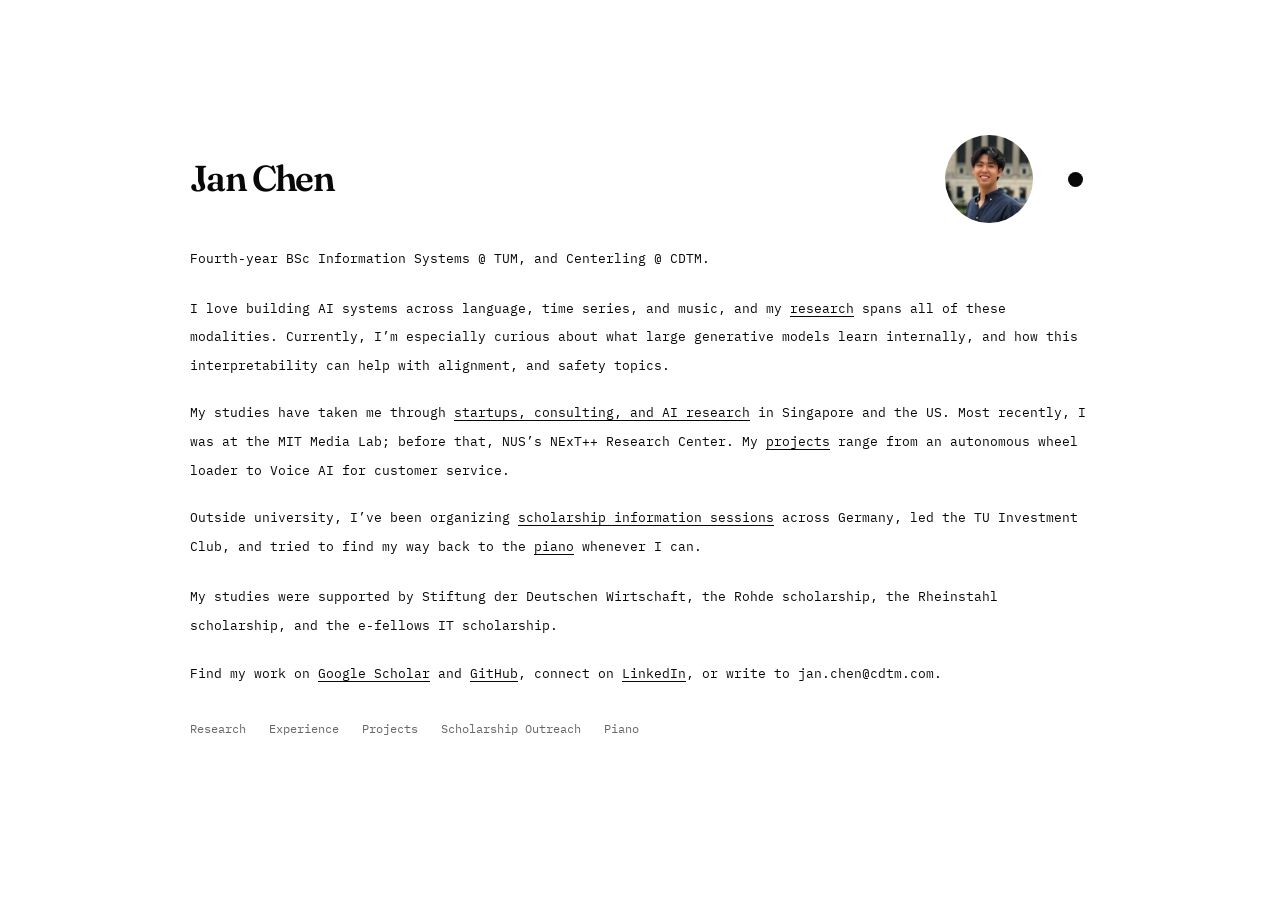
==== minimal.html @ 8100a8d4 "Remove the back link from the Minimal design" ====
<!doctype html>
<html lang="en">
<head>
  <meta charset="utf-8">
  <meta name="viewport" content="width=device-width,initial-scale=1">
  <meta name="description" content="Jan Chen. Information Systems at TUM and Technology Management at CDTM. AI research, building, scholarship outreach, and music.">
  <title>Jan Chen</title>
  <link rel="preconnect" href="https://fonts.googleapis.com">
  <link rel="stylesheet" href="https://fonts.googleapis.com/css2?family=Fraunces:opsz,wght@9..144,600&family=IBM+Plex+Mono:wght@400;500;600&display=swap">
  <link rel="stylesheet" href="assets/minimal.css">
</head>
<body>
  <main>
    <header>
      <h1>Jan Chen</h1>
      <div class="identity-right"><img class="portrait" src="assets/asset-1.jpg" width="88" height="88" alt="Jan Chen"><button id="theme-toggle" type="button" aria-label="Switch to dark mode" aria-pressed="false"><span aria-hidden="true"></span></button></div>
    </header>
    <p class="first-line">Fourth-year BSc Information Systems @ <a href="https://www.tum.de/">TUM</a>, and Centerling @ <a href="https://www.cdtm.com/">CDTM</a>.</p>

    <div class="block">
      <p>I love building AI systems across language, time series, and music, and my <button class="inline" data-panel="research" aria-expanded="false" aria-controls="research">research</button> spans all of these modalities. Currently, I’m especially curious about what large generative models learn internally, and how this interpretability can help with alignment, and safety topics.</p>
      <section id="research" class="expansion" aria-label="Research" hidden>
<div class="jp-papers">
          <article class="jp-paper">
            <a class="jp-figure" href="https://openreview.net/forum?id=xj0pDqfogb" target="_blank" rel="noreferrer"><img src="assets/asset-2.jpg" width="1400" height="530" decoding="async" alt="DC-SAE pipeline for discovering and steering features of musical interpretation"></a>
            <div>
<h3>Dual-Contrastive Sparse Autoencoders Reveal Features of Musical Interpretation</h3>
<p class="jp-authors"><strong>Jan Chen</strong>, Manuel Cherep, Pattie Maes, Nikhil Singh</p>
<p class="jp-venue">Mechanistic Interpretability Workshop @ ICML 2026</p>
<p class="jp-description">Finding human-interpretable features inside generative music models via novel architecture, splitting the feature dictionary into two complementary branches, and steering the outputs</p>
<div class="jp-links"><a href="https://openreview.net/forum?id=xj0pDqfogb" target="_blank" rel="noreferrer">Paper</a><a href="https://storage.googleapis.com/dc-sae-musicgen-listening/index.html" target="_blank" rel="noreferrer">Listen to demos</a><span class="jp-soon">Code soon</span></div></div>
          </article>
          <article class="jp-paper">
            <a class="jp-figure" href="https://arxiv.org/abs/2511.08616" target="_blank" rel="noreferrer"><img src="assets/asset-3.jpg" width="1400" height="669" decoding="async" alt="VTA pipeline for reasoning about financial time-series charts"></a>
            <div>
<h3>Reasoning on Time-Series for Financial Technical Analysis</h3>
<p class="jp-authors">Kelvin J.L. Koa*, <strong>Jan Chen*</strong>, Yunshan Ma, Huanhuan Zheng, Tat-Seng Chua</p>
<p class="jp-venue">ICLR 2026 · * Equal contribution</p>
<p class="jp-description">Hybrid model architecture for interpretable time series forecasting, grounding financial forecasts with technical explanations</p>
<div class="jp-links"><a href="https://arxiv.org/abs/2511.08616" target="_blank" rel="noreferrer">Paper</a><a href="https://github.com/chen-jan/VTA" target="_blank" rel="noreferrer">GitHub</a></div></div>
          </article>
        </div>
</section>
    </div>

    <div class="block">
      <p>My studies have taken me through <button class="inline" data-panel="experience" aria-expanded="false" aria-controls="experience">startups, consulting, and AI research</button> in Singapore and the US. Most recently, I was at the MIT Media Lab; before that, NUS’s NExT++ Research Center. My <button class="inline" data-panel="building" aria-expanded="false" aria-controls="building">projects</button> range from an autonomous wheel loader to Voice AI for customer service.</p>
      <section id="experience" class="expansion" aria-label="Experience" hidden>
<div>
          <div class="jp-job">
<div>
<h3>Massachusetts Institute of Technology</h3>
<p class="jp-role">Bachelor’s thesis · MIT Media Lab</p><span class="jp-date">Mar – Aug 2026 · Cambridge, US</span>
<p class="jp-collaborators">Supervised by <a href="https://mcherep.github.io/">Manuel Cherep</a>, <a href="https://nsingh1.host.dartmouth.edu/">Prof. Nikhil Singh</a>, and <a href="https://www.media.mit.edu/people/pattie/overview/">Prof. Pattie Maes</a>.</p></div>
<div class="jp-logo"><img src="assets/asset-4.svg" alt="MIT"></div></div>
          <div class="jp-job">
<div>
<h3>National University of Singapore</h3>
<p class="jp-role">Visiting Researcher · NExT++ Research Center</p><span class="jp-date">Jan – May 2025 · Singapore</span>
<p class="jp-collaborators">Supervised by <a href="https://wing.comp.nus.edu.sg/author/kelvin-koa/">Dr. Kelvin Koa</a>, <a href="https://mysbupt.github.io/">Prof. Yunshan Ma</a>, and <a href="https://www.comp.nus.edu.sg/cs/people/chuats/">Prof. Tat-Seng Chua</a>.</p></div>
<div class="jp-logo"><img src="assets/nus.png" alt="NUS" width="176" height="220"></div></div>
          <div class="jp-job">
<div>
<h3>Roland Berger</h3>
<p class="jp-role">Consulting Intern · Energy</p><span class="jp-date">May – Jul 2024 · Munich, Germany</span></div>
<div class="jp-logo"><img src="assets/roland-berger.png" alt="Roland Berger" width="162" height="220"></div></div>
          <div class="jp-job jp-spring">
<div>
<h3>Goldman Sachs, Macquarie, Deutsche Bank</h3>
<p class="jp-role">Spring Weeks</p><span class="jp-date">2023, 2024 · London, United Kingdom &amp; Frankfurt, Germany</span></div>
<div class="bank-stack"><img src="assets/macquarie.svg" alt="Macquarie" width="42" height="42"><img src="assets/deutsche-bank.svg" alt="Deutsche Bank" width="42" height="42"><img src="assets/goldman-sachs.jpg" alt="Goldman Sachs" width="42" height="42"></div></div>
          <div class="jp-job">
<div>
<h3>Enpal</h3>
<p class="jp-role">Venture Development Intern · COO Office</p><span class="jp-date">Sep – Nov 2023 · Berlin, Germany</span></div>
<div class="jp-logo"><img src="assets/asset-5.svg" alt="Enpal"></div></div>
          
          
        </div>
</section>
      <section id="building" class="expansion" aria-label="Projects" hidden>
<div class="jp-projects">
  <article class="jp-feature jp-project">
    <div>
      <h3>An autonomous wheel loader</h3>
      <p>I built a perception and control pipeline for an autonomous wheel loader on an NVIDIA Jetson AGX Orin 64GB, combining SAM 3 and SegFormer with WebRTC streaming and MQTT controls. I also built the app to monitor and control it remotely.</p>
      <div class="jp-links"><a href="https://drive.google.com/file/d/14BVerD1Uc8VPlEWXTvyFnuG5FDASiTtn/view" target="_blank" rel="noreferrer">Watch the demo</a></div>
    </div>
    <figure><a href="https://drive.google.com/file/d/14BVerD1Uc8VPlEWXTvyFnuG5FDASiTtn/view" target="_blank" rel="noreferrer"><img src="assets/agrimo-demo.jpg" width="1200" height="776" loading="lazy" decoding="async" alt="Mobile app streaming and controlling the autonomous wheel loader"></a>
</figure>
  </article>
  <article class="jp-feature jp-project">
    <div>
      <h3>Voice AI for customer service</h3>
      <p>I worked with a large German customer support platform to develop their Voice AI strategy, defining the target architecture and AI–human handover procedures. Through expert interviews, I shortlisted 30 use cases and developed a build-vs-buy recommendation and pricing framework.</p>
      <div class="jp-links">
        <a href="https://www.linkedin.com/feed/update/urn:li:activity:7353335391015370752/" target="_blank" rel="noreferrer">More info</a>
      </div>
    </div>
    <figure><img src="assets/yoummday.jpg" width="800" height="474" loading="lazy" decoding="async" alt="Our Voice AI project team at yoummday">
</figure>
  </article>
</div>
</section>
    </div>

    <div class="block">
      <p>Outside university, I’ve been organizing <button class="inline" data-panel="scholarships" aria-expanded="false" aria-controls="scholarships">scholarship information sessions</button> across Germany, led the TU Investment Club, and tried to find my way back to the <button class="inline" data-panel="music" aria-expanded="false" aria-controls="music">piano</button> whenever I can.</p>
      <section id="scholarships" class="expansion" aria-label="Scholarship outreach" hidden>
<div class="jp-feature">
<div>
<h3>Stipendieninfoevents</h3>
<p>In 2023, a friend and I realised that access to scholarship information depended far too much on where you went to school. After visiting schools to talk about our own scholarships, we started recruiting volunteers and emailing every high school in our state.</p>
<p>Our first sessions were on Zoom: a chance for students to ask scholarship recipients their questions directly. Today, we work with scholars from all 13 of Germany’s federally funded scholarship foundations, with a particular focus on rural regions; more than 80 volunteers have helped us reach over 5,000 students and teachers from over 600 schools.</p><a href="mailto:jan.chen@cdtm.com">Feel free to get in touch if interested!</a></div>
<figure><img src="assets/asset-6.jpg" width="640" height="462" decoding="async" alt="A Stipendieninfoevents Zoom session with scholarship recipients and students"><figcaption class="jp-caption">One of our online scholarship information sessions.</figcaption>
</figure></div>
</section>
      <section id="music" class="expansion" aria-label="Piano and classical music" hidden>
<div class="jp-feature">
<div>
<p>I grew up playing classical piano and competing nationally in Germany. I’ve also conducted orchestras, including once the Berlin Philharmonic Orchestra in a personal conducting masterclass with <a href="https://www.rodolfobarraez.com/" target="_blank" rel="noreferrer">Rodolfo Barráez</a>.</p>
<p>During university, I’ve loved the opportunities to play at galas, graduations, and other small concerts. Here’s an excerpt from a Sunday Supper concert at International House, UC Berkeley.</p><a href="https://www.youtube.com/watch?v=yEtp2xcLEFA&amp;t=3790s" target="_blank" rel="noreferrer">Watch the performance on YouTube</a></div>
<figure><a href="https://www.youtube.com/watch?v=yEtp2xcLEFA&amp;t=3790s" target="_blank" rel="noreferrer"><img src="assets/asset-7.png" width="2924" height="1494" decoding="async" alt="Jan performing at the grand piano during Sunday Supper at International House, UC Berkeley"></a><figcaption class="jp-caption">A Sunday Supper Concert at International House, UC Berkeley</figcaption>
</figure></div>
</section>
    </div>

    <p class="support">My studies were supported by Stiftung der Deutschen Wirtschaft, the Rohde scholarship, the Rheinstahl scholarship, and the e-fellows IT scholarship.</p>
    <p class="contact">Find my work on <a href="https://scholar.google.com/citations?user=fLokEm8AAAAJ&amp;hl=en">Google Scholar</a> and <a href="https://github.com/chen-jan">GitHub</a>, connect on <a href="https://www.linkedin.com/in/chen-jan/">LinkedIn</a>, or write to <a href="mailto:jan.chen@cdtm.com">jan.chen@cdtm.com</a>.</p>

    <nav class="index" aria-label="Explore Jan’s work"><button class="inline" data-panel="research" aria-expanded="false" aria-controls="research">Research</button><button class="inline" data-panel="experience" aria-expanded="false" aria-controls="experience">Experience</button><button class="inline" data-panel="building" aria-expanded="false" aria-controls="building">Projects</button><button class="inline" data-panel="scholarships" aria-expanded="false" aria-controls="scholarships">Scholarship Outreach</button><button class="inline" data-panel="music" aria-expanded="false" aria-controls="music">Piano</button></nav>
  </main>
  <script src="assets/minimal.js"></script>
</body>
</html>
---- assets/minimal.css ----
:root { color-scheme:light dark; --paper:light-dark(#fff,#000); --ink:light-dark(#080808,#f7f7f7); --quiet:light-dark(#676767,#a0a0a0); --line:light-dark(#dedede,#303030); }
* { box-sizing:border-box; }
body { margin:0; min-height:100vh; padding:15vh max(8vw,calc(50vw - 450px)) 10vh; background:var(--paper); color:var(--ink); font:400 13px/2.2 'IBM Plex Mono',ui-monospace,SFMono-Regular,Menlo,monospace; }
::selection { background:var(--ink); color:var(--paper); }
header { display:flex; align-items:center; justify-content:space-between; gap:25px; margin-bottom:22px; }
h1 { font:600 36px/1.05 'Fraunces',Georgia,serif; letter-spacing:-1.6px; margin:0; }
.identity-right { display:flex; align-items:center; gap:27px; }
.portrait { display:block; width:88px; height:88px; border-radius:50%; object-fit:cover; }
button { font:inherit; color:inherit; }
#theme-toggle { display:grid; place-items:center; width:30px; height:34px; padding:0; border:0; background:transparent; cursor:pointer; }
#theme-toggle span { display:block; width:15px; height:15px; border-radius:50%; background:var(--ink); }
#theme-toggle:hover span { background:var(--quiet); }
a { color:inherit; text-decoration-thickness:1px; text-underline-offset:3px; }
.first-line a,p>a[href^="mailto:"] { text-decoration:none; }
a:hover,.inline:hover { text-decoration-thickness:2px; }
button:focus-visible,a:focus-visible,summary:focus-visible { outline:1px solid var(--ink); outline-offset:5px; }
p { margin:0; }
.first-line { margin-bottom:21px; }
.block { margin-bottom:19px; }
.inline { display:inline; margin:0; padding:0; border:0; background:transparent; border-radius:2px; text-decoration:underline; text-decoration-thickness:1px; text-underline-offset:3px; text-align:left; cursor:pointer; }
.inline[aria-expanded="true"] { text-decoration-style:dotted; }
.index { display:flex; flex-wrap:wrap; gap:4px 23px; margin-top:28px; font-size:12px; }
.index .inline { color:var(--quiet); text-decoration:none; display:inline-flex; align-items:center; gap:7px; }
.link-arrow { display:inline-block; text-decoration:none; }
.block>.inline:focus-visible,.inline:focus-visible { background:light-dark(#f0f0f0,#202020); }
.index .inline:hover,.index .inline[aria-expanded=true] { color:var(--ink); text-decoration:underline; }
.support { color:var(--ink); font-size:inherit; line-height:inherit; margin-top:22px; max-width:760px; }
footer { margin-top:54px; font-size:11px; color:var(--quiet); }
footer a { text-decoration:none; }
.embed footer { display:none; }
.expansion { margin-top:17px; margin-bottom:28px; padding-left:24px; border-left:1px solid var(--line); color:var(--quiet); font-size:12px; line-height:2; scroll-margin-top:30px; }
.expansion[hidden] { display:none; }
.expansion a,.expansion strong,.expansion h3 { color:var(--ink); }
.expansion h3 { font:500 13px/1.8 'IBM Plex Mono',monospace; margin:0 0 6px; }
.jp-papers { display:block; }
.jp-paper { display:block; margin-bottom:26px; }
.jp-paper:last-child { margin-bottom:0; }
.jp-paper .jp-figure { display:block; float:right; width:160px; margin:0 0 13px 25px; background:#fff; padding:7px; }
.jp-paper::after { content:''; display:block; clear:both; }
.jp-figure img { display:block; width:100%; height:auto; }
.jp-authors { margin:0 0 4px; font-size:11px; }
.jp-venue { font-size:11px; margin-bottom:8px; }
.jp-description { margin:8px 0; }
.jp-links { display:flex; flex-wrap:wrap; gap:5px 20px; margin-top:8px; }
.jp-soon { font-size:11px; }
.jp-job { position:relative; display:grid; grid-template-columns:minmax(0,1fr) 60px; gap:22px; margin-bottom:24px; align-items:start; }
.jp-role { margin:0; }
.jp-date { font-size:11px; }
.jp-collaborators { margin:6px 0 0; font-size:11px; }
.jp-logo { background:#fff; border-radius:2px; padding:6px; width:60px; height:36px; display:flex; align-items:center; justify-content:center; }
.jp-logo img { width:100%; height:100%; object-fit:contain; }
.jp-logo span { font:500 11px/1.2 Arial,sans-serif; text-align:center; color:#333; }
.jp-insights { margin:0 0 17px; font-size:11px; }
.jp-cv { font-size:11px; }
.jp-cv summary { cursor:pointer; color:var(--ink); }
.jp-cv p { margin-top:10px; }
.jp-feature { display:flex; flex-direction:column; gap:20px; }
.jp-feature p { margin:0 0 12px; }
.jp-stats { margin:0 0 10px; color:var(--ink); font-size:11px; }
figure { margin:0; }
.jp-feature img { display:block; max-width:560px; width:100%; height:auto; }
.jp-caption { font-size:11px; color:var(--quiet); margin-top:7px; }
@media(max-width:650px) {
 body { padding:65px 26px; font-size:13px; line-height:2.1; }
 h1 { font-size:34px; }
 .identity-right { gap:15px; }
 .portrait { width:56px; height:56px; }
 header { margin-bottom:25px; gap:16px; }
 .expansion { padding-left:15px; }
 .jp-paper .jp-figure { float:none; width:100%; max-width:310px; margin:0 0 17px; }
 .jp-job { gap:12px; grid-template-columns:minmax(0,1fr) 47px; }
 .jp-logo { width:47px; }
 .index { gap:10px 20px; }
}
@media(pointer:coarse) { #theme-toggle { width:44px; height:44px; } .index .inline { min-height:44px; } }
@media(prefers-reduced-motion:no-preference) {
 body { transition:background-color .22s ease,color .22s ease; }
 .expansion,.support,.index .inline,footer { transition:color .22s ease,border-color .22s ease; }
 #theme-toggle span { transition:background-color .2s ease,transform .2s ease; }
 #theme-toggle:hover span { transform:scale(.86); }
 .inline { transition:background-color .16s ease; }
 .link-arrow { transition:transform .16s ease; }
 .portrait { transition:transform .28s cubic-bezier(.2,.65,.3,1); }
 main>header,main>.first-line,main>.block,main>p,main>.index,main>footer { animation:arrive .5s cubic-bezier(.2,.65,.3,1) both; }
 main>.first-line { animation-delay:35ms; }
 main>.block:nth-of-type(1) { animation-delay:70ms; }
 main>.block:nth-of-type(2) { animation-delay:105ms; }
 main>.block:nth-of-type(3) { animation-delay:140ms; }
 main>.index,main>.support,main>footer { animation-delay:175ms; }
 @keyframes arrive { from { opacity:0; transform:translateY(6px); } to { opacity:1; transform:translateY(0); } }
}
@media(hover:hover) and (pointer:fine) {
 .inline:hover { background:light-dark(#f1f1f1,#1d1d1d); }
 .index .inline:hover { background:transparent; }
}
@media(hover:hover) and (pointer:fine) and (prefers-reduced-motion:no-preference) {
 a:hover>.link-arrow,a:focus-visible>.link-arrow { transform:translate(2px,-2px); }
 .portrait:hover { transform:scale(1.035); }
}

.bank-stack { position:relative; width:74px; height:64px; }
.bank-stack img { position:absolute; display:block; width:42px; height:42px; object-fit:contain; background:white; border:3px solid white; border-radius:3px; box-shadow:0 1px 3px #0002; }
.bank-stack img:nth-child(1) { right:0; top:20px; z-index:1; }
.bank-stack img:nth-child(2) { right:14px; top:10px; z-index:2; }
.bank-stack img:nth-child(3) { right:28px; top:0; z-index:3; }
@media(max-width:650px) { .bank-stack { width:47px; } .bank-stack img { width:32px; height:32px; border-width:2px; } .bank-stack img:nth-child(2) { right:8px; } .bank-stack img:nth-child(3) { right:16px; } }
/* Larger thumbnails beside the copy, with natural image proportions. */
.jp-paper { margin-bottom:32px; }
.jp-paper .jp-figure { width:32%; max-width:280px; margin:0 0 15px 25px; padding:8px; }
@media(max-width:650px) {
 .jp-paper .jp-figure { float:none; width:100%; max-width:310px; margin:0 0 17px; }
}
.support { margin-top:22px; max-width:none; }
.contact { margin-top:19px; }
.jp-projects { display:grid; gap:32px; }
.jp-project img { max-width:100%; }
/* Projects: image beside the copy at the same size and position as the research figures. */
.jp-project { display:flex; flex-direction:row; align-items:flex-start; gap:25px; }
.jp-project > div { flex:1 1 auto; min-width:0; }
.jp-project figure { flex:0 0 32%; max-width:280px; }
.jp-project figure img { display:block; width:100%; max-width:none; height:auto; }
@media(max-width:650px) {
 .jp-project { flex-direction:column; gap:17px; }
 .jp-project figure { flex:none; width:100%; max-width:310px; }
}
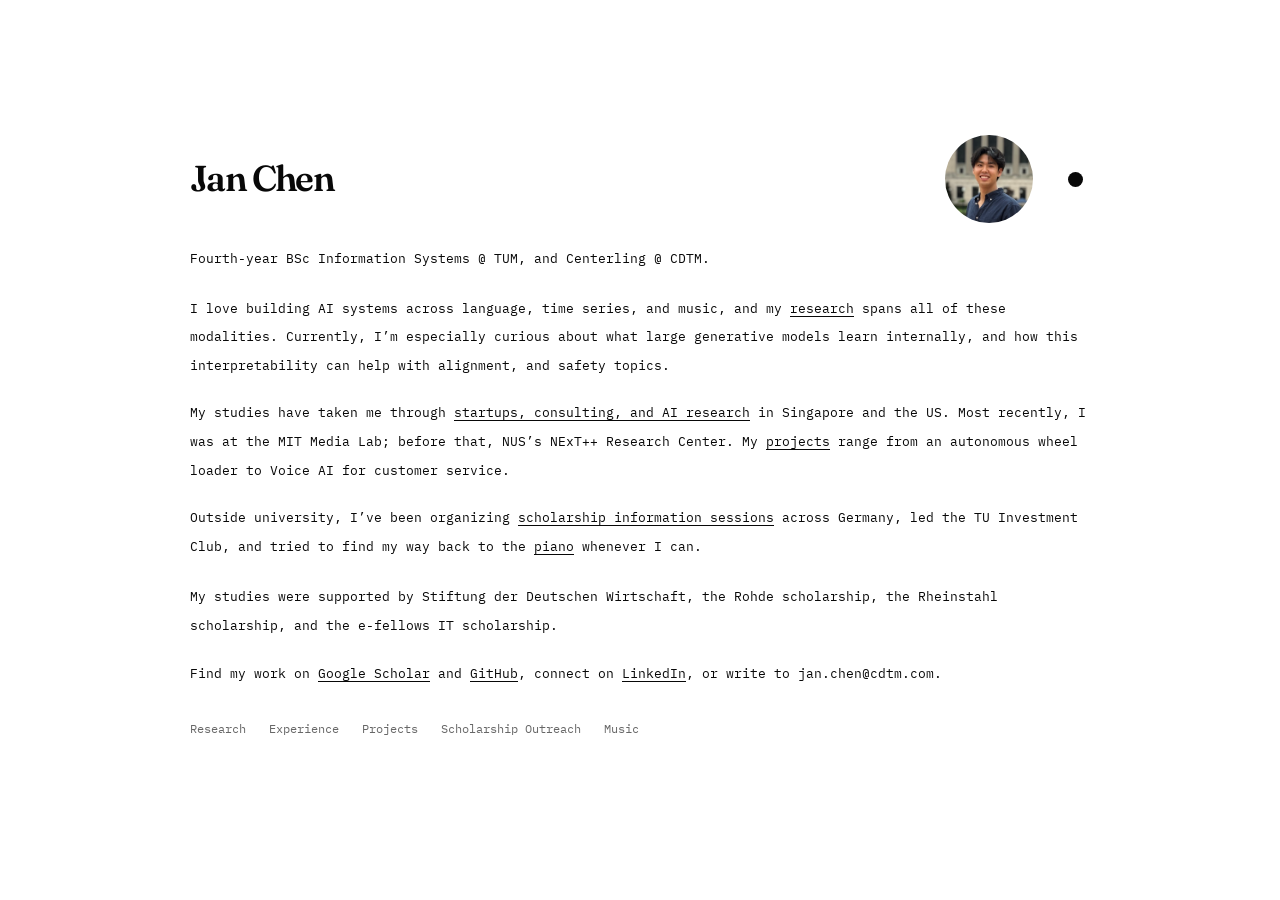
==== commit ec9c2528: "Update music and research details" ====
--- a/minimal.html
+++ b/minimal.html
@@ -27,6 +27,7 @@
 <h3>Dual-Contrastive Sparse Autoencoders Reveal Features of Musical Interpretation</h3>
 <p class="jp-authors"><strong>Jan Chen</strong>, Manuel Cherep, Pattie Maes, Nikhil Singh</p>
 <p class="jp-venue">Mechanistic Interpretability Workshop @ ICML 2026</p>
+<p class="jp-venue">Under review @ NeurIPS 2026</p>
 <p class="jp-description">Finding human-interpretable features inside generative music models via novel architecture, splitting the feature dictionary into two complementary branches, and steering the outputs</p>
 <div class="jp-links"><a href="https://openreview.net/forum?id=xj0pDqfogb" target="_blank" rel="noreferrer">Paper</a><a href="https://storage.googleapis.com/dc-sae-musicgen-listening/index.html" target="_blank" rel="noreferrer">Listen to demos</a><span class="jp-soon">Code soon</span></div></div>
           </article>
@@ -83,7 +84,7 @@
   <article class="jp-feature jp-project">
     <div>
       <h3>An autonomous wheel loader</h3>
-      <p>I built a perception and control pipeline for an autonomous wheel loader on an NVIDIA Jetson AGX Orin 64GB, combining SAM 3 and SegFormer with WebRTC streaming and MQTT controls. I also built the app to monitor and control it remotely.</p>
+      <p>I built a perception and control pipeline for an autonomous wheel loader on an NVIDIA Jetson AGX Orin 64GB, combining SAM 3 and SegFormer with WebRTC streaming and MQTT controls. I also built the app to monitor and control it remotely. Got interviewed by YC P26.</p>
       <div class="jp-links"><a href="https://drive.google.com/file/d/14BVerD1Uc8VPlEWXTvyFnuG5FDASiTtn/view" target="_blank" rel="noreferrer">Watch the demo</a></div>
     </div>
     <figure><a href="https://drive.google.com/file/d/14BVerD1Uc8VPlEWXTvyFnuG5FDASiTtn/view" target="_blank" rel="noreferrer"><img src="assets/agrimo-demo.jpg" width="1200" height="776" loading="lazy" decoding="async" alt="Mobile app streaming and controlling the autonomous wheel loader"></a>
@@ -118,7 +119,7 @@
       <section id="music" class="expansion" aria-label="Piano and classical music" hidden>
 <div class="jp-feature">
 <div>
-<p>I grew up playing classical piano and competing nationally in Germany. I’ve also conducted orchestras, including once the Berlin Philharmonic Orchestra in a personal conducting masterclass with <a href="https://www.rodolfobarraez.com/" target="_blank" rel="noreferrer">Rodolfo Barráez</a>.</p>
+<p>I grew up playing classical piano and competing nationally in Germany. I’ve also conducted orchestras, including once the <a href="https://www.berliner-philharmoniker.de/en/" target="_blank" rel="noreferrer">Berlin Philharmonic Orchestra</a> in a personal conducting masterclass with <a href="https://www.rodolfobarraez.com/" target="_blank" rel="noreferrer">Rodolfo Barráez</a>.</p>
 <p>During university, I’ve loved the opportunities to play at galas, graduations, and other small concerts. Here’s an excerpt from a Sunday Supper concert at International House, UC Berkeley.</p><a href="https://www.youtube.com/watch?v=yEtp2xcLEFA&amp;t=3790s" target="_blank" rel="noreferrer">Watch the performance on YouTube</a></div>
 <figure><a href="https://www.youtube.com/watch?v=yEtp2xcLEFA&amp;t=3790s" target="_blank" rel="noreferrer"><img src="assets/asset-7.png" width="2924" height="1494" decoding="async" alt="Jan performing at the grand piano during Sunday Supper at International House, UC Berkeley"></a><figcaption class="jp-caption">A Sunday Supper Concert at International House, UC Berkeley</figcaption>
 </figure></div>
@@ -128,7 +129,7 @@
     <p class="support">My studies were supported by Stiftung der Deutschen Wirtschaft, the Rohde scholarship, the Rheinstahl scholarship, and the e-fellows IT scholarship.</p>
     <p class="contact">Find my work on <a href="https://scholar.google.com/citations?user=fLokEm8AAAAJ&amp;hl=en">Google Scholar</a> and <a href="https://github.com/chen-jan">GitHub</a>, connect on <a href="https://www.linkedin.com/in/chen-jan/">LinkedIn</a>, or write to <a href="mailto:jan.chen@cdtm.com">jan.chen@cdtm.com</a>.</p>
 
-    <nav class="index" aria-label="Explore Jan’s work"><button class="inline" data-panel="research" aria-expanded="false" aria-controls="research">Research</button><button class="inline" data-panel="experience" aria-expanded="false" aria-controls="experience">Experience</button><button class="inline" data-panel="building" aria-expanded="false" aria-controls="building">Projects</button><button class="inline" data-panel="scholarships" aria-expanded="false" aria-controls="scholarships">Scholarship Outreach</button><button class="inline" data-panel="music" aria-expanded="false" aria-controls="music">Piano</button></nav>
+    <nav class="index" aria-label="Explore Jan’s work"><button class="inline" data-panel="research" aria-expanded="false" aria-controls="research">Research</button><button class="inline" data-panel="experience" aria-expanded="false" aria-controls="experience">Experience</button><button class="inline" data-panel="building" aria-expanded="false" aria-controls="building">Projects</button><button class="inline" data-panel="scholarships" aria-expanded="false" aria-controls="scholarships">Scholarship Outreach</button><button class="inline" data-panel="music" aria-expanded="false" aria-controls="music">Music</button></nav>
   </main>
   <script src="assets/minimal.js"></script>
 </body>
--- a/assets/minimal.css
+++ b/assets/minimal.css
@@ -88,6 +88,13 @@
  main>.block:nth-of-type(3) { animation-delay:140ms; }
  main>.index,main>.support,main>footer { animation-delay:175ms; }
  @keyframes arrive { from { opacity:0; transform:translateY(6px); } to { opacity:1; transform:translateY(0); } }
+ /* Entries inside a panel arrive the same way the page does, with a short cascade, each time the panel opens. */
+ .expansion > div > * { animation:arrive .5s cubic-bezier(.2,.65,.3,1) both; }
+ .expansion > div > :nth-child(2) { animation-delay:55ms; }
+ .expansion > div > :nth-child(3) { animation-delay:110ms; }
+ .expansion > div > :nth-child(4) { animation-delay:165ms; }
+ .expansion > div > :nth-child(5) { animation-delay:220ms; }
+ .expansion > div > :nth-child(n+6) { animation-delay:275ms; }
 }
 @media(hover:hover) and (pointer:fine) {
  .inline:hover { background:light-dark(#f1f1f1,#1d1d1d); }
